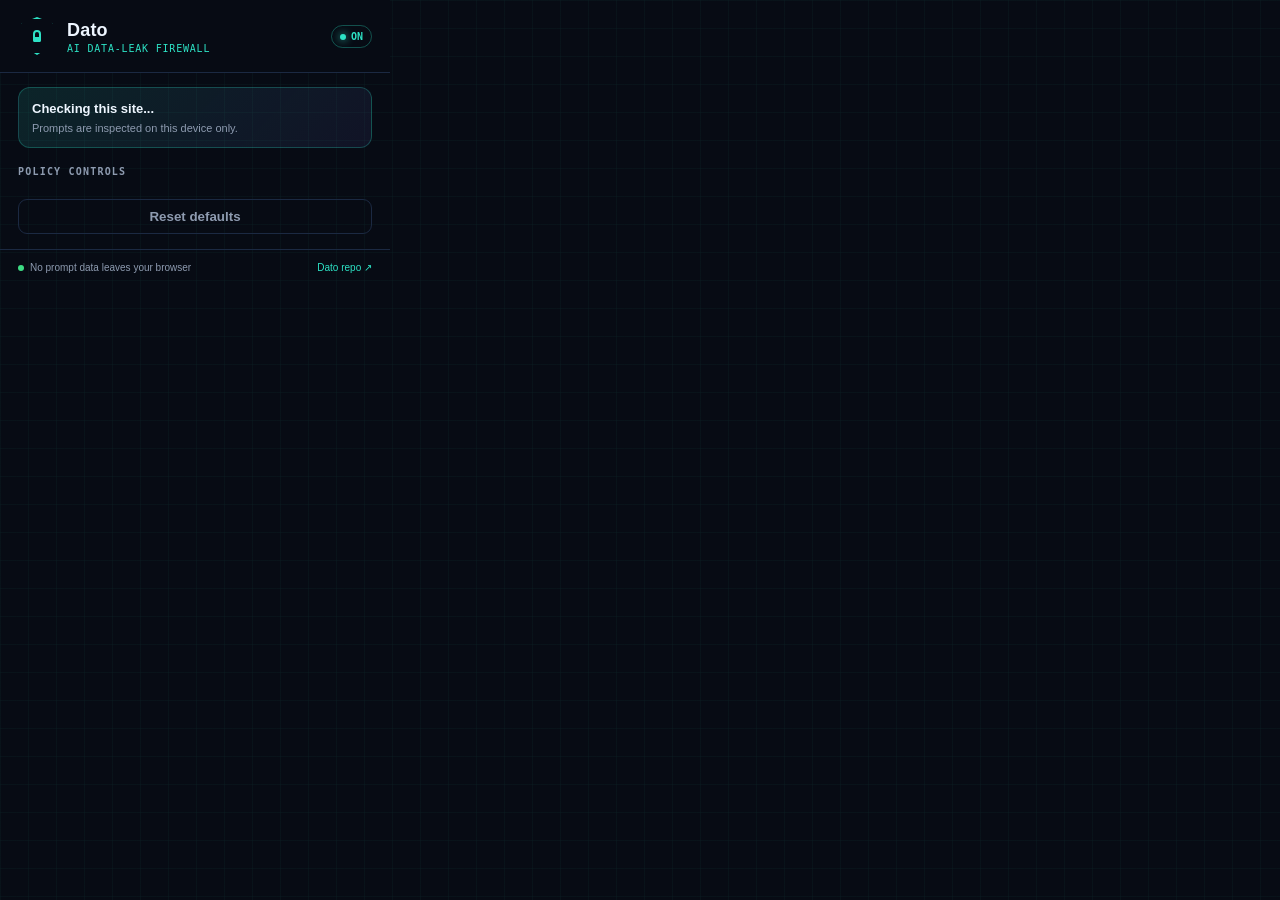
==== extension/popup.html @ bac6cb59 "Rename extension popup.html" ====
<!doctype html>
<html lang="en"><head><meta charset="utf-8"><meta name="viewport" content="width=device-width,initial-scale=1"><title>Dato</title><link rel="stylesheet" href="popup.css"></head>
<body>
  <header><div class="mark" aria-hidden="true"><span></span></div><div><h1>Dato</h1><p>AI data-leak firewall</p></div><div class="live"><i></i>ON</div></header>
  <section class="status"><strong id="site-status">Checking this site...</strong><span>Prompts are inspected on this device only.</span></section>
  <main>
    <div class="eyebrow">POLICY CONTROLS</div>
    <div id="policies"></div>
    <button id="reset" type="button">Reset defaults</button>
  </main>
  <footer><span><b></b> No prompt data leaves your browser</span><a href="https://github.com/roycemy/Dato" target="_blank" rel="noreferrer">Dato repo ↗</a></footer>
  <script src="popup.js"></script>
</body></html>
---- extension/popup.css ----
:root{--ink:#070b14;--panel:#0c1220;--line:#1b2942;--text:#eef6ff;--muted:#8e9bb0;--teal:#2de2c5;--amber:#ffb020;--red:#ff4d5e;--violet:#8b72ff}*{box-sizing:border-box}body{width:390px;margin:0;background:var(--ink);color:var(--text);font:14px/1.35 Inter,-apple-system,BlinkMacSystemFont,"Segoe UI",sans-serif;background-image:linear-gradient(rgba(45,226,197,.035) 1px,transparent 1px),linear-gradient(90deg,rgba(45,226,197,.035) 1px,transparent 1px);background-size:28px 28px}header{display:flex;align-items:center;gap:11px;padding:17px 18px;border-bottom:1px solid var(--line);background:rgba(7,11,20,.92)}.mark{width:38px;height:38px;border:2px solid var(--teal);border-radius:11px;display:grid;place-items:center;box-shadow:0 0 24px rgba(45,226,197,.15);clip-path:polygon(50% 0,92% 17%,92% 58%,75% 84%,50% 100%,25% 84%,8% 58%,8% 17%)}.mark span{width:8px;height:12px;border:2px solid var(--teal);border-radius:5px 5px 2px 2px;position:relative}.mark span:after{content:"";position:absolute;width:4px;height:5px;background:var(--teal);top:5px;left:0}h1{font-size:18px;margin:0;letter-spacing:.2px}header p{margin:1px 0 0;color:var(--teal);font:10px ui-monospace,SFMono-Regular,Menlo,monospace;letter-spacing:.8px;text-transform:uppercase}.live{margin-left:auto;padding:5px 8px;border:1px solid rgba(45,226,197,.32);border-radius:999px;color:var(--teal);font:bold 10px ui-monospace,monospace}.live i{display:inline-block;width:6px;height:6px;border-radius:50%;background:var(--teal);margin-right:5px;box-shadow:0 0 8px var(--teal)}.status{display:flex;flex-direction:column;gap:3px;margin:14px 18px 3px;padding:12px 13px;background:linear-gradient(135deg,rgba(45,226,197,.12),rgba(139,114,255,.08));border:1px solid rgba(45,226,197,.25);border-radius:12px}.status strong{font-size:13px}.status span{font-size:11px;color:var(--muted)}main{padding:15px 18px}.eyebrow{color:var(--muted);font:bold 10px ui-monospace,monospace;letter-spacing:1.2px;margin-bottom:9px}.policy{display:flex;align-items:center;gap:12px;padding:10px 0;border-bottom:1px solid rgba(27,41,66,.8)}.policy:last-child{border-bottom:0}.policy-label{min-width:0;flex:1}.policy-label strong{display:block;font-size:12px}.policy-label span{display:block;color:var(--muted);font-size:10px;margin-top:2px}.policy select{appearance:none;width:89px;color:var(--text);background:var(--panel) url("data:image/svg+xml,%3Csvg xmlns='http://www.w3.org/2000/svg' width='12' height='12'%3E%3Cpath d='m2 4 4 4 4-4' fill='none' stroke='%238e9bb0' stroke-width='1.5'/%3E%3C/svg%3E") no-repeat right 8px center;border:1px solid var(--line);border-radius:8px;padding:7px 24px 7px 9px;font:bold 11px ui-monospace,monospace;outline:none}.policy select:focus{border-color:var(--teal);box-shadow:0 0 0 2px rgba(45,226,197,.12)}#reset{margin-top:13px;width:100%;padding:9px;background:transparent;color:var(--muted);border:1px solid var(--line);border-radius:9px;font-weight:600;cursor:pointer}#reset:hover{color:var(--text);border-color:#344766}footer{display:flex;justify-content:space-between;align-items:center;padding:11px 18px;border-top:1px solid var(--line);color:var(--muted);font-size:10px}footer span{display:flex;align-items:center;gap:6px}footer b{width:6px;height:6px;background:#3ddc84;border-radius:50%}footer a{color:var(--teal);text-decoration:none}@media(prefers-reduced-motion:no-preference){.live i{animation:pulse 2s infinite}@keyframes pulse{50%{opacity:.35;transform:scale(.75)}}}
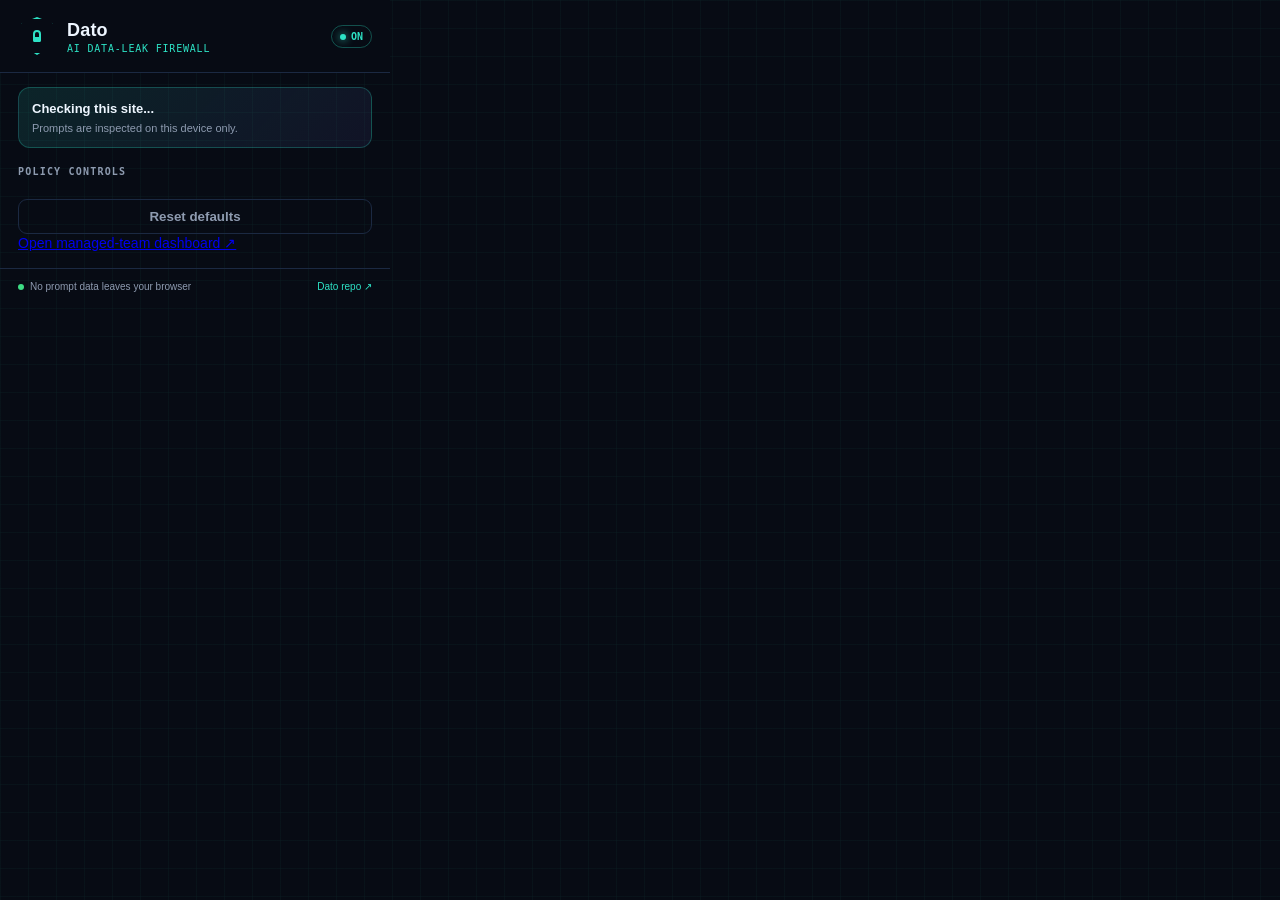
==== commit e09a085e: "Link popup to managed-team dashboard" ====
--- a/extension/popup.html
+++ b/extension/popup.html
@@ -7,6 +7,7 @@
     <div class="eyebrow">POLICY CONTROLS</div>
     <div id="policies"></div>
     <button id="reset" type="button">Reset defaults</button>
+    <a class="managed-link" href="executive-dashboard.html" target="_blank">Open managed-team dashboard ↗</a>
   </main>
   <footer><span><b></b> No prompt data leaves your browser</span><a href="https://github.com/roycemy/Dato" target="_blank" rel="noreferrer">Dato repo ↗</a></footer>
   <script src="popup.js"></script>
